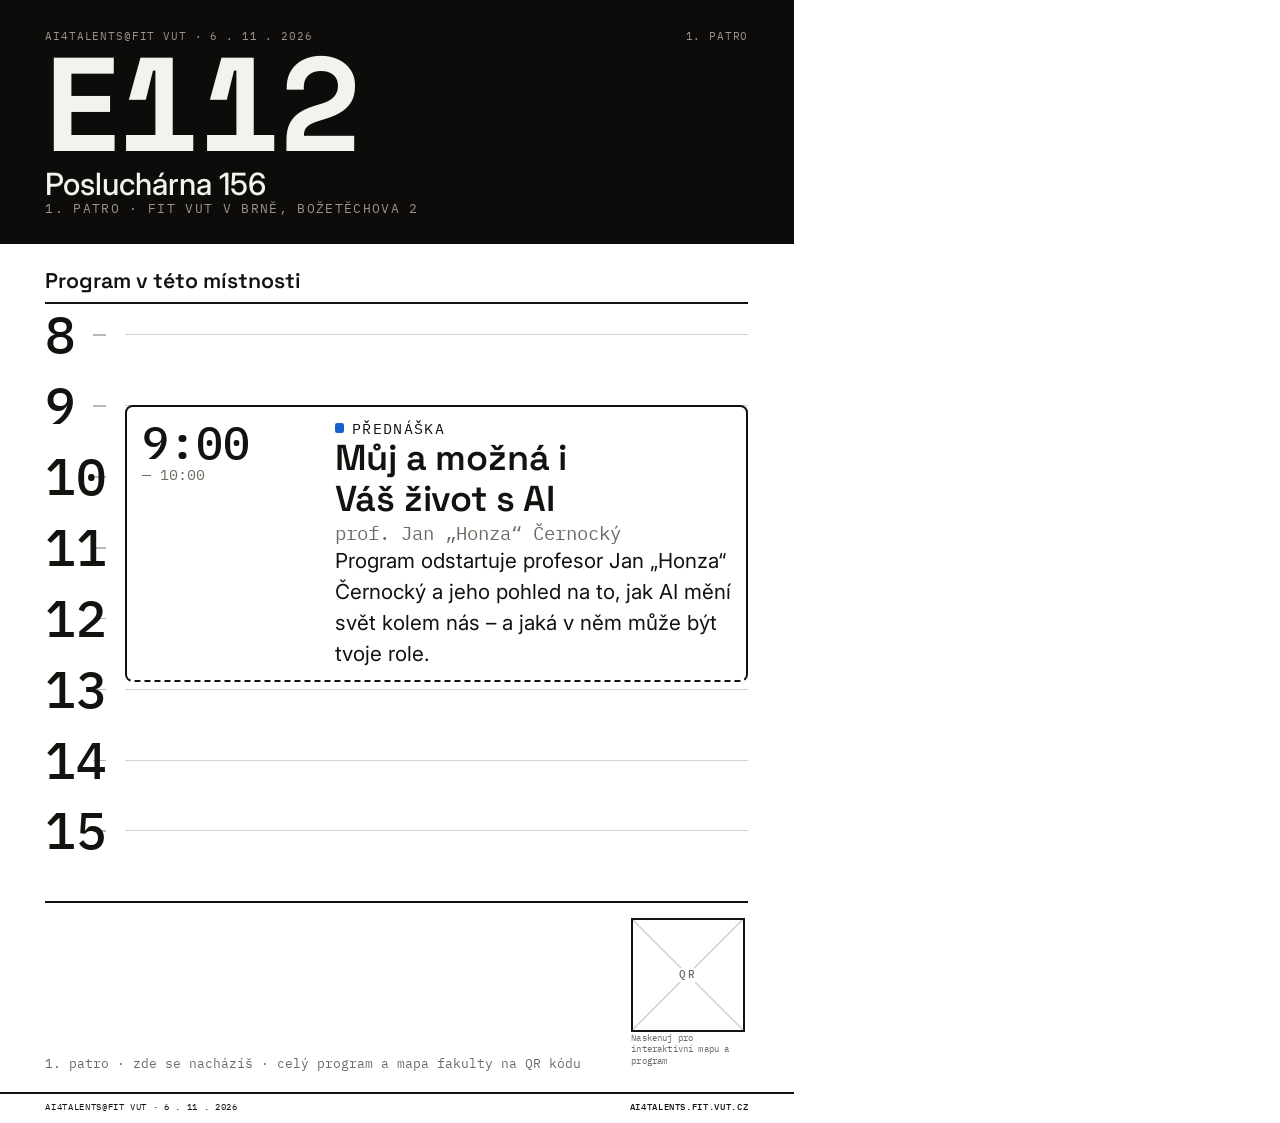
==== print/door.html @ 60e9061f "AI4Talents@FIT VUT — static site: programme app, map, print pages, route editor Pátek 6. 11. 2026 · " ====
<!DOCTYPE html>
<html lang="cs">
<head>
  <meta charset="utf-8">
  <title>AI4Talents — plakát na dveře</title>
  <!-- Print mode guard: must be set BEFORE map.js loads (inline script). -->
  <script>window.AI4T_PRINT_MODE = true;</script>
  <link rel="preconnect" href="https://fonts.googleapis.com">
  <link rel="preconnect" href="https://fonts.gstatic.com" crossorigin>
  <link rel="stylesheet" href="https://fonts.googleapis.com/css2?family=Space+Grotesk:wght@500;600;700&amp;family=Inter:wght@400;500;600&amp;family=IBM+Plex+Mono:wght@400;500&amp;display=swap">
  <link rel="stylesheet" href="../assets/css/print.css">
  <style>
    /* A4 portrait — exact sheet, for screenshotting at paper size. */
    @page { size: 210mm 297mm; margin: 0; }
    html, body { width: 210mm; height: 297mm; }

    .page-door { padding: 0; }

    /* --- header band: room code HUGE (design kept from v1 — user likes it) --- */
    .door-head { padding: 8mm 12mm 7mm; flex: none; }
    .dh-top {
      display: flex; justify-content: space-between; align-items: baseline;
      font-family: var(--font-mono); font-size: 8pt; letter-spacing: 0.08em;
      text-transform: uppercase; color: var(--muted-on-dark);
    }
    .dh-top .dot { color: var(--magenta); }
    .dh-code {
      font-family: var(--font-display); font-weight: 700;
      font-size: 100pt; line-height: 0.92; letter-spacing: -0.015em;
      font-variant-numeric: tabular-nums;
      margin: 2mm 0 2mm;
    }
    .dh-name { font-family: var(--font-body); font-weight: 500; font-size: 23pt; line-height: 1.1; }
    .dh-floor {
      margin-top: 1.5mm; font-family: var(--font-mono); font-size: 10pt;
      letter-spacing: 0.1em; text-transform: uppercase; color: var(--muted-on-dark);
    }

    /* --- programme: hour rail on the left, events sit at their time spot --- */
    .door-main { flex: 1; display: flex; flex-direction: column; padding: 6mm 12mm 5mm; min-height: 0; }
    .door-h {
      font-family: var(--font-display); font-weight: 600; font-size: 16pt;
      padding-bottom: 2mm; border-bottom: 2px solid var(--ink); flex: none;
    }
    .door-tl { flex: 1 1 auto; min-height: 0; display: flex; gap: 5mm;
               padding-top: 8mm; position: relative; }

    /* hour rail: 8 hour bands (8:00–16:00), number centered per band.
       Numbers are sized by JS to fill the band — readable from a distance. */
    .tl-rail { flex: none; width: 16mm; display: flex; flex-direction: column; }
    .tl-band { flex: 1; position: relative; display: flex; align-items: flex-start; justify-content: flex-start; }
    .tl-band::before { /* hour tick inside the rail — ties digit to line */
      content: ''; position: absolute; top: 0; right: 0; width: 3.5mm; height: 1.5px;
      background: rgba(20, 18, 15, 0.3);
    }
    .tl-num {
      font-family: var(--font-mono); font-weight: 500; line-height: 1;
      color: var(--ink); font-variant-numeric: tabular-nums;
      transform: translateY(-50%); /* every digit sits ON its hour line */
    }

    /* event canvas: hour hairlines + absolutely positioned blocks.
       A block's top edge = its start time (8:00 = top, 16:00 = bottom).
       Blocks pushed off their line get a leader line in the rail gutter. */
    .tl-canvas { flex: 1 1 auto; min-width: 0; position: relative; }
    .tl-h { position: absolute; left: 0; right: 0; height: 1px; background: rgba(20, 18, 15, 0.18); }
    .tl-lead {
      position: absolute; left: 18.5mm; width: 0; z-index: 2;
      border-left: 2px solid rgba(20, 18, 15, 0.55);
    }
    .tl-lead::before { /* jog onto the rail's hour tick */
      content: ''; position: absolute; left: -5mm; right: -1px; height: 2px;
      background: rgba(20, 18, 15, 0.55);
    }
    .tl-lead::after { /* jog toward the block's top edge */
      content: ''; position: absolute; left: -1px; width: 1.9mm; height: 2px;
      background: rgba(20, 18, 15, 0.55);
    }
    .tl-lead--down::before { top: -1px; }
    .tl-lead--up::before { bottom: -1px; }
    .tl-lead--down::after { bottom: -1px; }
    .tl-lead--up::after { top: -1px; }
    .tl-zone {
      position: absolute; left: 0; right: 0; background: #f0efec;
      padding: 3mm 4mm 3mm;
    }
    .ev {
      position: absolute; left: 0; right: 0; background: #fff;
      border: 2px solid var(--ink); border-bottom-style: dashed; border-radius: 2mm;
      padding: 3mm 4mm; display: grid; grid-template-columns: 28mm 1fr; column-gap: 5mm;
      box-sizing: border-box;
    }
    .tl-zone .ev { position: static; border: 0; padding: 0; background: transparent; display: block; }
    .door-empty { font-size: 13pt; color: var(--ink-soft); padding-top: 4mm; }

    /* single-event rooms: poster-scale type inside the (one) block */
    .tl-canvas--single .ev { grid-template-columns: 44mm 1fr; column-gap: 7mm; }
    .tl-canvas--single .ev-start { font-size: 34pt; }
    .tl-canvas--single .ev-title { font-size: 27pt; line-height: 1.15; }
    .tl-canvas--single .ev-desc { font-size: 15.5pt; line-height: 1.5; }
    .tl-canvas--single .ev-meta { font-size: 14pt; }
    .tl-canvas--single .ev-kick { font-size: 11pt; }
    .tl-canvas--single .ev-bring { font-size: 13pt; }

    .ev-start { font-size: 21pt; font-weight: 500; }
    .ev-end { font-size: 11pt; color: var(--ink-soft); margin-top: 0.6mm; }
    .ev-kick { font-size: 8pt; display: flex; align-items: center; gap: 2mm; }
    .ev-kick::before { /* type-colored square dot, like the site timetable */
      content: ''; width: 2.6mm; height: 2.6mm; border-radius: 0.6mm; flex: none;
    }
    .ev--lecture .ev-kick::before { background: var(--blue); }
    .ev--workshop .ev-kick::before { background: var(--magenta-deep); }
    .ev--zone .ev-kick::before, .ev--milestone .ev-kick::before { background: var(--ink-soft); }
    .ev-title { font-size: 19pt; line-height: 1.08; margin-top: 1.2mm; text-wrap: balance; }
    .ev-meta { font-family: var(--font-mono); font-size: 11pt; color: var(--ink-soft); margin-top: 1.2mm; }
    .ev-desc { font-size: 12.5pt; line-height: 1.42; margin-top: 1.8mm; }
    .ev-bring { font-size: 10.5pt; line-height: 1.3; margin-top: 1.6mm; }

    /* --- bottom row: where-you-are line + QR flush corner (NO map) --- */
    .door-bottom {
      flex: none; display: flex; align-items: flex-end; gap: 6mm;
      padding-top: 4mm; margin-top: auto; border-top: 2px solid var(--ink);
    }
    .door-where {
      flex: 1; font-family: var(--font-mono); font-size: 10pt;
      color: var(--ink-soft); line-height: 1.45; padding-top: 2.5mm;
    }
    .door-qr {
      flex: none; width: 31mm; display: flex; flex-direction: column;
      justify-content: flex-end; align-items: flex-start;
    }
    .door-qr .qr-cap { max-width: 31mm; margin-bottom: 1.6mm; }

    .pfooter { padding: 1.8mm 12mm 2.6mm; }
    .pfooter:first-letter { letter-spacing: 0; }

    /* unknown room fallback */
    .door-unknown { padding: 20mm 12mm; }
    .door-unknown h2 { font-family: var(--font-display); font-size: 34pt; font-weight: 700; }
    .door-unknown p { margin-top: 6mm; font-size: 14pt; max-width: 120mm; line-height: 1.45; }
  </style>
</head>
<body class="pp page-door">
  <div id="poster" class="pp-root"></div>

  <script src="../assets/js/data.js" defer></script>
  <script src="../assets/js/routing.js" defer></script>
  <script src="../assets/js/map.js" defer></script>
  <script src="../assets/js/print.js" defer></script>
  <script>
    // Door poster boot — runs after the deferred libraries (DOMContentLoaded
    // fires after deferred scripts). Parametric: print/door.html?room=E112
    window.addEventListener('DOMContentLoaded', function () {
      var P = window.AI4TPrint;
      var root = document.getElementById('poster');
      if (!P) { root.textContent = 'Chybí data (AI4TPrint).'; return; }

      // Timeline day: 8:00–16:00 (the event runs 8:30–16:00).
      var DAY0 = 8 * 60, DAY1 = 16 * 60;
      var toMin = function (t) {
        var m = /^(\d{1,2}):(\d{2})$/.exec(String(t || ''));
        return m ? (+m[1]) * 60 + (+m[2]) : DAY0;
      };
      var frac = function (t) {
        return Math.max(0, Math.min(0.985, (toMin(t) - DAY0) / (DAY1 - DAY0)));
      };
      var spanMin = function (ev) { return toMin(ev.end) - toMin(ev.start); };
      var endFrac = function (t) { // zone bands may reach the 16:00 rule exactly
        return Math.max(0, Math.min(1, (toMin(t) - DAY0) / (DAY1 - DAY0)));
      };

      var params = new URLSearchParams(location.search);
      var roomId = (params.get('room') || 'E112').trim();
      var info = P.findRoom(roomId);
      var meta = (window.AI4T_DATA.events && window.AI4T_DATA.events.meta) || {};

      if (!info) {
        // Unknown room id — show a fallback sheet, still exactly A4.
        root.innerHTML =
          '<header class="p-head door-head"><div class="dh-top"><span>' +
            P.esc(meta.name || 'AI4Talents@FIT VUT') + ' · ' + P.esc(P.fmtDate(meta.date)) +
            '</span><span class="dot">●</span></div>' +
            '<div class="dh-code">?</div>' +
            '<div class="dh-name">Neznámá místnost</div>' +
            '<div class="dh-floor">' + P.esc(roomId) + '</div></header>' +
          '<div class="door-main door-unknown">' +
            '<h2>Místnost „' + P.esc(roomId) + '“ nebyla nalezena</h2>' +
            '<p>Zkontroluj parametr <span class="mono">?room=</span> v adrese — musí obsahovat ' +
              'číslo místnosti z mapy fakulty, např. <span class="mono">?room=E112</span>.</p>' +
          '</div>' + P.footerStrip();
        return;
      }

      var room = info.room;
      var floorLbl = P.floorLabel(info.floor);
      var evs = P.eventsForRoom(room.id).slice().sort(function (a, b) {
        return toMin(a.start) - toMin(b.start);
      });

      // ---- header band (design kept) ---------------------------------------
      var h =
        '<header class="p-head door-head">' +
          '<div class="dh-top">' +
            '<span>' + P.esc(meta.name || 'AI4Talents@FIT VUT') + ' · ' +
              P.esc(P.fmtDate(meta.date)) + '</span>' +
            '<span>' + P.esc(floorLbl) + '</span>' +
          '</div>' +
          '<h1 class="dh-code">' + P.esc(room.id) + '</h1>' +
          '<p class="dh-name">' + P.esc(room.name) + '</p>' +
          '<p class="dh-floor">' + P.esc(floorLbl) + ' · ' + P.esc(meta.place || 'FIT VUT v Brně') + '</p>' +
        '</header>';

      // ---- programme: hour rail + events at their time-of-day spot ----------
      // Long zones (>2h) become gray background bands; everything else is a
      // framed block whose TOP EDGE sits on its start time. From a distance:
      // rail digit + block height on the door ≈ time of day.
      var single = evs.length === 1;
      h += '<main class="door-main"><h2 class="door-h">Program v této místnosti</h2>' +
        '<div class="door-tl">' +
          '<div class="tl-rail" aria-hidden="true">';
      for (var hr = DAY0 / 60; hr < DAY1 / 60; hr++) {
        h += '<div class="tl-band"><span class="tl-num">' + hr + '</span></div>';
      }
      h += '</div><div class="tl-canvas' + (single ? ' tl-canvas--single' : '') + '">';
      // hour hairlines 8:00–15:00 (16:00 shares the footer rule)
      for (var i = 0; i < 8; i++) {
        h += '<div class="tl-h" style="top:' + (i / 8 * 100) + '%"></div>';
      }
      if (!evs.length) {
        h += '<p class="door-empty">V této místnosti dnes neprobíhá žádný bod programu — ' +
             'celý program najdeš na QR kódu dole.</p>';
      }
      var evHtml = function (ev) {
        return '<div class="ev-time"><span class="ev-start">' + P.esc(ev.start) + '</span>' +
            '<br><span class="ev-end">— ' + P.esc(ev.end) + '</span></div>' +
            '<div>' +
              '<p class="ev-kick kicker">' + P.esc(P.typeKick(ev)) + '</p>' +
              '<h3 class="ev-title">' + P.esc(ev.title) + '</h3>' +
              (ev.speaker || ev.partner
                ? '<p class="ev-meta">' + P.esc(ev.speaker || ev.partner) + '</p>' : '') +
              (ev.desc ? '<p class="ev-desc">' + P.esc(ev.desc) + '</p>' : '') +
              (ev.bring ? '<p class="ev-bring mono">S sebou: ' + P.esc(ev.bring) + '</p>' : '') +
            '</div>';
      };
      evs.forEach(function (ev) {
        var isBand = ev.type === 'zone' && spanMin(ev) > 120;
        if (isBand) {
          h += '<div class="tl-zone" data-top="' + frac(ev.start) + '" data-end="' + endFrac(ev.end) + '">' +
                 '<article class="ev ev--' + P.esc(ev.type) + '">' + evHtml(ev) + '</article>' +
               '</div>';
        } else {
          h += '<article class="ev ev--' + P.esc(ev.type) + '" data-top="' + frac(ev.start) + '">' +
                 evHtml(ev) + '</article>';
        }
      });
      h += '</div></div>';

      // ---- bottom row: where-you-are line + QR flush corner (NO map —
      // the person at the door knows where they are; the full programme
      // gets the space instead) -------------------------------------------
      h += '<div class="door-bottom">' +
        '<p class="door-where">' + P.esc(floorLbl) + ' · zde se nacházíš · ' +
          'celý program a mapa fakulty na QR kódu</p>' +
        '<div class="door-qr">' + P.qrBlock(30, 'Naskenuj pro interaktivní mapu a program') + '</div>' +
      '</div></main>';

      h += P.footerStrip();

      root.innerHTML = h;
      document.title = 'AI4Talents — dveře ' + room.id;

      // ---- layout pass (needs real font metrics) ---------------------------
      // 1. Rail numbers sized dynamically to the hour-band height.
      // 2. Blocks anchored at start time; pushed down to clear earlier ones.
      // 3. If the last block would cross the footer rule, shrink typography
      //    in steps (long descriptions) and, as a last resort, pull blocks up.
      var layout = function () {
        var tl = root.querySelector('.door-tl');
        var canvas = root.querySelector('.tl-canvas');
        if (!tl || !canvas) return;
        var H = canvas.clientHeight;

        // 1. dynamic hour numbers — fill ~72% of an hour band's cap height
        var nums = root.querySelectorAll('.tl-num');
        var bandH = H / 8;
        var fs = Math.max(13, Math.min(bandH * 0.72, 64));
        for (var n = 0; n < nums.length; n++) nums[n].style.fontSize = fs.toFixed(1) + 'px';

        // 2. blocks: anchor at nominal time, push past previous bottom
        var blocks = [];
        var arts = canvas.querySelectorAll('article.ev');
        for (var a = 0; a < arts.length; a++) {
          var el = arts[a];
          if (el.parentElement.classList.contains('tl-zone')) continue; // band text
          blocks.push({ el: el, frac: +el.getAttribute('data-top') });
        }
        if (!blocks.length) { sizeZones(); return; }
        blocks.sort(function (x, y) { return x.frac - y.frac; });

        var SELS = ['.ev-start', '.ev-end', '.ev-title', '.ev-meta', '.ev-desc', '.ev-bring', '.ev-kick'];
        blocks.forEach(function (b) {
          SELS.forEach(function (s) {
            var el = b.el.querySelector(s);
            if (el && !el.getAttribute('data-base')) {
              el.setAttribute('data-base', parseFloat(getComputedStyle(el).fontSize));
            }
          });
        });

        var GAP = 3.78 * 4; // 4mm
        var SC = [1, 0.95, 0.9, 0.85, 0.8, 0.75, 0.7, 0.65, 0.6, 0.55];
        var ok = false;
        for (var s = 0; s < SC.length && !ok; s++) {
          blocks.forEach(function (b) {
            SELS.forEach(function (sel) {
              var el = b.el.querySelector(sel);
              if (el) el.style.fontSize = (+el.getAttribute('data-base') * SC[s]).toFixed(1) + 'px';
            });
          });
          var prevBottom = 0;
          blocks.forEach(function (b) {
            var top = Math.max(b.frac * H, prevBottom + GAP);
            b.el.style.top = top.toFixed(1) + 'px';
            prevBottom = top + b.el.offsetHeight;
          });
          ok = prevBottom <= H - 2;
        }
        // 3. last resort: pull blocks up so nothing crosses the footer rule
        if (!ok) {
          var limit = H - 10;
          for (var k = blocks.length - 1; k >= 0; k--) {
            var b = blocks[k], bh = b.el.offsetHeight;
            var bottom = Math.min(b.el.offsetTop + bh, limit);
            var top = Math.max(0, bottom - bh);
            b.el.style.top = top.toFixed(1) + 'px';
            limit = top - GAP;
          }
        }
        sizeZones();
        drawLeads();
      };

      // leader lines: when a block sits off its start-time line (pushed by a
      // tall neighbour or pulled up to fit), connect the hour line to the
      // block's top edge through the rail gutter — the time stays readable.
      var drawLeads = function () {
        var tl = root.querySelector('.door-tl');
        var canvas = root.querySelector('.tl-canvas');
        if (!tl || !canvas) return;
        root.querySelectorAll('.tl-lead').forEach(function (l) { l.remove(); });
        var arts = canvas.querySelectorAll('article.ev:not(.tl-zone .ev)');
        for (var a = 0; a < arts.length; a++) {
          var el = arts[a];
          var nominal = (+el.getAttribute('data-top')) * canvas.clientHeight;
          var actual = el.offsetTop;
          if (Math.abs(actual - nominal) < 8) continue; // on its line — no lead
          var lead = document.createElement('div');
          lead.className = 'tl-lead ' + (actual > nominal ? 'tl-lead--down' : 'tl-lead--up');
          var top = Math.min(nominal, actual), bot = Math.max(nominal, actual);
          // leads live in .door-tl (relative) — offset by the canvas position
          lead.style.top = (canvas.offsetTop + top).toFixed(1) + 'px';
          lead.style.height = Math.max(0, bot - top).toFixed(1) + 'px';
          tl.appendChild(lead);
        }
      };

      // gray bands span their nominal time span, extended to cover the
      // blocks sitting on top of them (a pushed block may end past the band)
      var sizeZones = function () {
        var canvas = root.querySelector('.tl-canvas');
        if (!canvas) return;
        var H = canvas.clientHeight;
        var placed = canvas.querySelectorAll('article.ev:not(.tl-zone .ev)');
        root.querySelectorAll('.tl-zone').forEach(function (z) {
          var zTop = +z.getAttribute('data-top') * H;
          var zEnd = +z.getAttribute('data-end') * H;
          for (var p = 0; p < placed.length; p++) {
            var el = placed[p], f = +el.getAttribute('data-top');
            if (f >= +z.getAttribute('data-top') && f < +z.getAttribute('data-end')) {
              zEnd = Math.max(zEnd, el.offsetTop + el.offsetHeight + 15);
            }
          }
          z.style.top = zTop.toFixed(1) + 'px';
          // 16:00 = day end: the band may butt against the footer rule
          z.style.height = Math.max(30, Math.min(H, zEnd) - zTop).toFixed(1) + 'px';
        });
      };

      // Fonts load late (screenshot timing / cold cache): layout must re-run
      // once real font metrics are in, or blocks pin to stale measurements.
      // Re-run several times — each pass recomputes from scratch.
      if (document.fonts && document.fonts.ready) {
        document.fonts.ready.then(layout);
      }
      [400, 900, 1600, 2600].forEach(function (ms) { setTimeout(layout, ms); });
      window.addEventListener('load', layout);
    });
  </script>
</body>
</html>
---- assets/css/print.css ----
/* ==========================================================================
   AI4Talents@FIT VUT — print.css (SPEC 4, first half: door / handout / A3)
   Shared styles for the standalone print pages in /print. Pages are opened
   at EXACT paper sizes (mm) for screenshotting — no scrolling, no responsive
   reflow. Same design tokens as main.css; flat light only, no gradients.
   Page-specific layout lives in each page's own <style> block; this file
   holds tokens, base, and the shared components (header band, footer strip,
   QR slot, chips, event rows, static mini-map SVG classes).
   Comments in English, user-facing copy is Czech (from data/events.json).
   ========================================================================== */

/* --------------------------------------------------------------------------
   1. Tokens (mirrors main.css)
   -------------------------------------------------------------------------- */
:root {
  --ground: #f6f5f1;
  --ground-dark: #0d0c0b;
  --panel-dark: #17161a;
  --paper: #ffffff;

  --ink: #14120f;
  --ink-soft: #6f6b64;
  --ink-on-dark: #f4f2ec;
  --muted-on-dark: #9a948a;

  --blue: #1761cc;
  --blue-bright: #1987ef;
  --magenta: #ff2fd6;
  --magenta-deep: #c21f9f;
  --yellow: #ffff7f;

  --fill-lecture: #dbe7fa;
  --fill-lab: #d4eefb;
  --fill-office: #fff3c4;
  --fill-circ: #ececec;
  --fill-stairs: #dcdcdc;
  --fill-building: #e8eaea;

  --hairline: #d8d5cf;
  --edge-dark: #2c2424;

  --font-display: 'Space Grotesk', 'Arial Narrow', system-ui, sans-serif;
  --font-body: 'Inter', system-ui, -apple-system, 'Segoe UI', sans-serif;
  --font-mono: 'IBM Plex Mono', 'SFMono-Regular', Consolas, monospace;
}

/* --------------------------------------------------------------------------
   2. Base — every print page is exactly one paper sheet
   -------------------------------------------------------------------------- */
* ,
*::before,
*::after { box-sizing: border-box; }

html, body { margin: 0; padding: 0; }

body.pp {
  display: flex;
  flex-direction: column;
  background: var(--paper);
  color: var(--ink);
  font-family: var(--font-body);
  font-size: 12pt;
  line-height: 1.3;
  overflow: hidden;                 /* hard guarantee: never scroll */
  -webkit-print-color-adjust: exact;
  print-color-adjust: exact;
  text-rendering: optimizeLegibility;
  -webkit-font-smoothing: antialiased;
}

/* Root wrapper filled by the page boot script: stretches to the full sheet
   so flex:1 sections and margin-top:auto rows pin to the sheet edges. */
body.pp > .pp-root {
  flex: 1;
  min-height: 0;
  display: flex;
  flex-direction: column;
}

.pp h1, .pp h2, .pp h3, .pp h4, .pp p { margin: 0; }

/* Mono helper — every time / room code / label uses it (design spine). */
.mono {
  font-family: var(--font-mono);
  font-variant-numeric: tabular-nums;
}

/* Uppercase micro label (kicker / chip / legend). Never below 6pt in print. */
.kicker {
  font-family: var(--font-mono);
  text-transform: uppercase;
  letter-spacing: 0.09em;
  font-variant-numeric: tabular-nums;
}

/* --------------------------------------------------------------------------
   3. Shared components
   -------------------------------------------------------------------------- */

/* --- dark header band (door / A3 / handout) --- */
.pp .p-head {
  background: var(--ground-dark);
  color: var(--ink-on-dark);
}
.pp .p-head .sub { color: var(--muted-on-dark); }
.pp .p-head .dot { color: var(--magenta); } /* pin-prick accent on dark */

/* Wordmark — "4" in Dny AI blue, like the site topbar. */
.wordmark {
  font-family: var(--font-display);
  font-weight: 700;
  letter-spacing: -0.01em;
  color: var(--ink-on-dark);
}
.wordmark .wm-4 { color: var(--blue-bright); }

/* --- room code chip (mono, hairline border) --- */
.room-chip {
  display: inline-block;
  font-family: var(--font-mono);
  font-variant-numeric: tabular-nums;
  font-weight: 500;
  border: 1.5px solid var(--ink);
  border-radius: 3px;
  padding: 0 0.32em;
  line-height: 1.55;
  white-space: nowrap;
}
.room-chip--dark { border-color: var(--ink-on-dark); color: var(--ink-on-dark); }

/* --- footer strip: 2px ink top border, mono 7pt, left + right --- */
.pfooter {
  border-top: 2px solid var(--ink);
  display: flex;
  justify-content: space-between;
  align-items: baseline;
  gap: 6mm;
  font-family: var(--font-mono);
  font-size: 7pt;
  letter-spacing: 0.07em;
  text-transform: uppercase;
  color: var(--ink);
  flex: none;
}
.pfooter .pf-url { font-weight: 500; }

/* --- QR placeholder slot -----------------------------------------------
   Square frame, 2px ink border, subtle diagonal cross + mono "QR" caption
   inside. The real QR code is pasted over it later (print studio workflow).
   Size is set per page via inline style / utility class (width = height). */
.qr-slot {
  position: relative;
  width: 30mm;
  height: 30mm;                     /* default A4 size; pages override */
  border: 2px solid var(--ink);
  background: var(--paper);
  flex: none;
}
.qr-slot svg {
  position: absolute;
  inset: 0;
  width: 100%;
  height: 100%;
  display: block;
}
.qr-slot .qr-cross { stroke: var(--hairline); stroke-width: 1.5; }
.qr-slot .qr-word {
  position: absolute;
  left: 50%;
  top: 50%;
  transform: translate(-50%, -50%);
  font-family: var(--font-mono);
  font-size: 8pt;
  font-weight: 500;
  letter-spacing: 0.14em;
  color: var(--ink-soft);
  background: var(--paper);        /* knocks out the cross behind the word */
  padding: 0 0.2em;
}
.qr-slot--dark {
  border-color: var(--ink-on-dark);
  background: var(--panel-dark);
}
.qr-slot--dark svg .qr-cross { stroke: var(--edge-dark); }
.qr-slot--dark .qr-word { color: var(--muted-on-dark); background: var(--panel-dark); }

/* Caption under a QR slot. */
.qr-cap {
  margin-top: 1.6mm;
  font-family: var(--font-mono);
  font-size: 6.5pt;
  line-height: 1.35;
  letter-spacing: 0.02em;
  color: var(--ink-soft);
  max-width: 34mm;
}

/* --- map block: framed white canvas for the static mini-map SVG ---
   The svg is absolutely positioned so its intrinsic viewBox aspect can
   NEVER inflate a parent's flex basis (that made the door-poster programme
   section shrink on busy rooms like C228). The box itself is sized by the
   page layout; the svg then fills it 1:1 (viewBox pre-expanded to the
   measured box aspect in print.js). */
.mapbox {
  position: relative;
  border: 1.5px solid var(--ink);
  border-radius: 4px;
  background: var(--paper);
  overflow: hidden;
  flex: none;
}
.mapbox svg {
  position: absolute;
  inset: 0;
  display: block;
  width: 100%;
  height: 100%;
}
.map-cap {
  font-family: var(--font-mono);
  font-size: 6.5pt;
  letter-spacing: 0.08em;
  text-transform: uppercase;
  color: var(--ink-soft);
  margin-top: 1.4mm;
}

/* --------------------------------------------------------------------------
   4. Static mini-map SVG classes (rendered by assets/js/print.js miniMap)
   PRINT V2: same decluttered style as the app v2 map — neutral white rooms
   with hairline ink strokes, event rooms blue-tinted with bold mono labels,
   subject room yellow. NO type colors, no letters, no pins.
   Strokes use vector-effect: non-scaling-stroke (set per-shape in print.js)
   so widths below are true print pixels.
   -------------------------------------------------------------------------- */
.pm-svg { background: var(--paper); display: block; }

/* building base (app v2: light gray so white rooms read as rooms) */
.pm-svg .pm-building {
  fill: var(--fill-building);
  stroke: var(--ink);
  stroke-width: 1.5px;
}

/* neutral rooms: white fill, hairline ink */
.pm-svg .pm-room {
  fill: #ffffff;
  stroke: var(--ink);
  stroke-width: 1.2px;
}

/* event rooms: blue tint + 2px ink stroke */
.pm-svg .pm-room--ev {
  fill: var(--fill-lecture);
  stroke: var(--ink);
  stroke-width: 2px;
}

/* subject room (the page's room): yellow + 3px stroke */
.pm-svg .pm-room--subj {
  fill: var(--yellow);
  stroke: var(--ink);
  stroke-width: 3px;
}

/* bold mono room-code labels — event rooms only (app v2 rule) */
.pm-svg .pm-evlabel {
  font-family: var(--font-mono);
  font-weight: 700;
  fill: var(--ink);
  stroke: var(--paper);
  stroke-width: 3px;
  paint-order: stroke;
  text-anchor: middle;
  dominant-baseline: central;
  pointer-events: none;
}

/* YOU-ARE-HERE crosshair on the subject room (door posters) */
.pm-svg .pm-xh-line { stroke: var(--blue); stroke-width: 1.6px; }
.pm-svg .pm-xh-ring { fill: none; stroke: var(--blue); stroke-width: 1.6px; }
.pm-svg .pm-xh-dot  { fill: var(--blue); stroke: var(--paper); stroke-width: 1.6px; }

/* --------------------------------------------------------------------------
   5. Shared event row fragments (sized per page from the page styles)
   -------------------------------------------------------------------------- */
.ev { display: grid; grid-template-columns: auto 1fr; column-gap: 5mm; }
.ev-time {
  font-family: var(--font-mono);
  font-variant-numeric: tabular-nums;
  white-space: nowrap;
  line-height: 1.05;
}
.ev-title {
  font-family: var(--font-display);
  font-weight: 600;
  letter-spacing: -0.005em;
}
.ev-desc { color: var(--ink); }
.ev-bring {
  font-family: var(--font-mono);
  color: var(--blue);
}

/* Multi-line clamp helper for condensed descriptions (Chrome print pages). */
.clamp {
  display: -webkit-box;
  -webkit-box-orient: vertical;
  overflow: hidden;
}

/* Hidden until JS builds the page; prevents empty-shell flash on screenshots. */
.pp .js-wait[hidden] { display: none; }
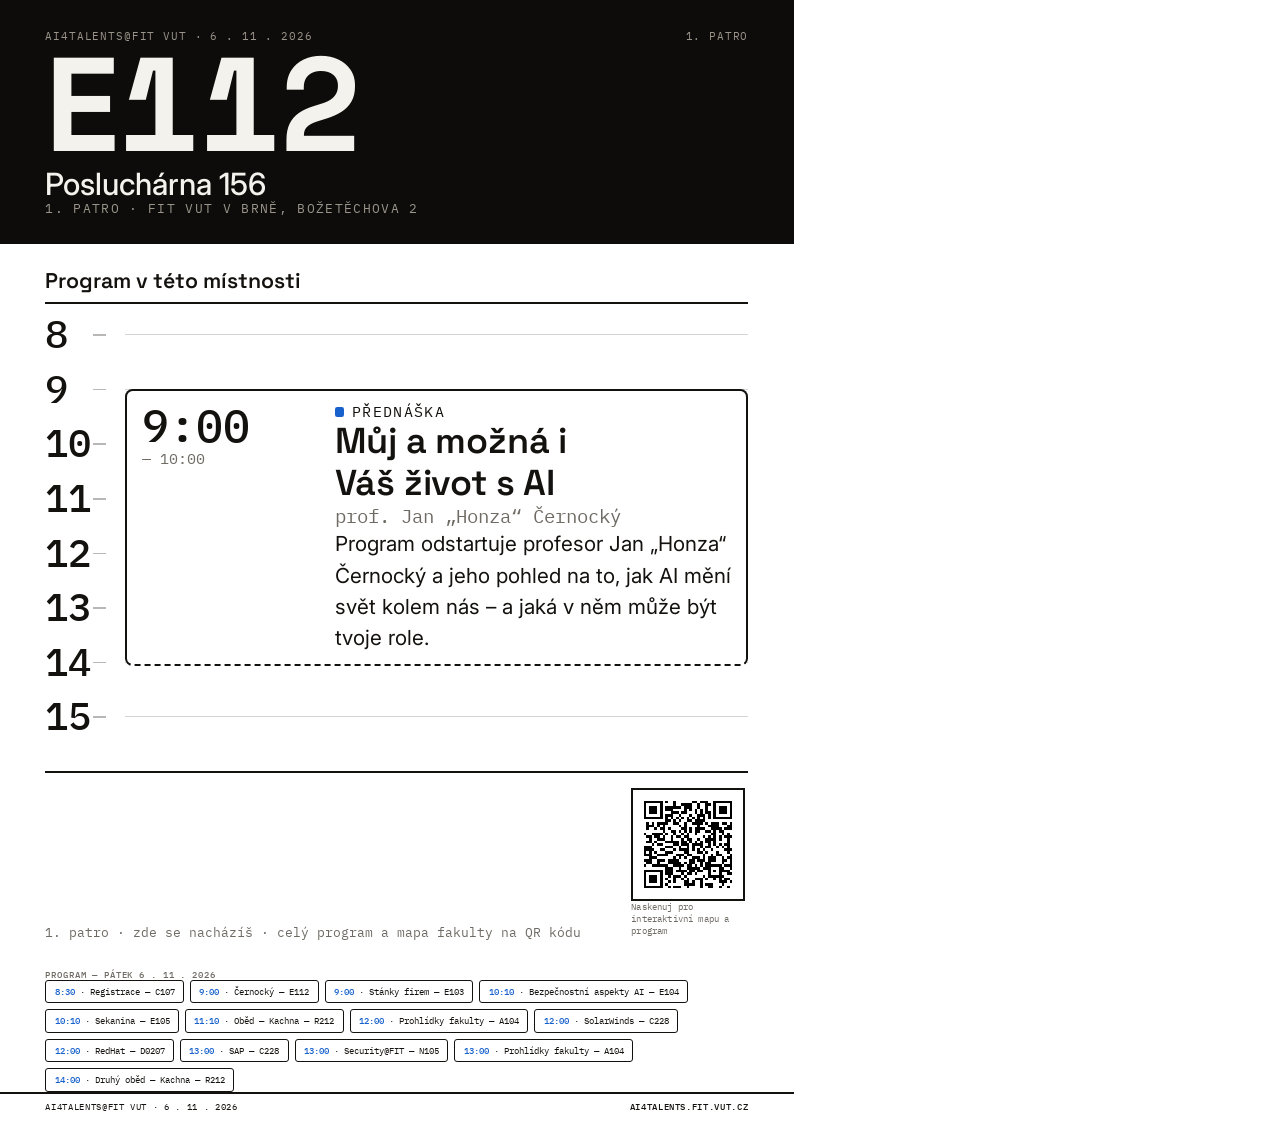
==== commit 0a3d589e: "feat: A3 v5 = wall-scale timeline poster (grid couldn't fit titles — 3 attempts); dynamic grid rooms" ====
--- a/print/door.html
+++ b/print/door.html
@@ -131,6 +131,21 @@
     }
     .door-qr .qr-cap { max-width: 31mm; margin-bottom: 1.6mm; }
 
+    /* day-programme chips — fills the strip below the 15:00 line */
+    .door-chips { flex: none; padding: 2mm 12mm 0; }
+    .door-chips-label {
+      font-family: var(--font-mono); font-size: 6.5pt; font-weight: 500;
+      letter-spacing: .1em; text-transform: uppercase; color: var(--ink-soft);
+      margin-bottom: 1.5mm;
+    }
+    .door-chip-row { display: flex; flex-wrap: wrap; gap: 1.6mm; }
+    .door-chip {
+      font-family: var(--font-mono); font-size: 7pt; line-height: 1;
+      background: var(--paper); border: 1px solid var(--ink); border-radius: 3px;
+      padding: 1.6mm 2.2mm; white-space: nowrap;
+    }
+    .door-chip b { color: var(--blue); font-weight: 500; }
+
     .pfooter { padding: 1.8mm 12mm 2.6mm; }
     .pfooter:first-letter { letter-spacing: 0; }
 
@@ -264,10 +279,37 @@
         '<div class="door-qr">' + P.qrBlock(30, 'Naskenuj pro interaktivní mapu a program') + '</div>' +
       '</div></main>';
 
+      h += '<section class="door-chips" aria-label="Program dne">' +
+        '<p class="door-chips-label">Program — pátek ' + P.esc(P.fmtDate(meta.date)) + '</p>' +
+        '<div class="door-chip-row" id="chips"></div>' +
+      '</section>';
+
       h += P.footerStrip();
 
       root.innerHTML = h;
       document.title = 'AI4Talents — dveře ' + room.id;
+
+      // short day-overview chips (same device as the stand posters)
+      var SHORT_TITLE = {
+        'registrace': 'Registrace',
+        'nabidka-stanky': 'Stánky firem',
+        'prohlidky-1': 'Prohlídky fakulty',
+        'prohlidky-2': 'Prohlídky fakulty',
+        'kachna-obed-1': 'Oběd — Kachna',
+        'kachna-obed-2': 'Druhý oběd — Kachna'
+      };
+      function chipWho(ev) {
+        if (ev.partner) return ev.partner;
+        if (ev.speaker) {
+          var words = String(ev.speaker).replace(/[„"«»]/g, ' ').trim().split(/\s+/);
+          return words[words.length - 1];
+        }
+        return SHORT_TITLE[ev.id] || ev.title;
+      }
+      document.getElementById('chips').innerHTML = P.allEvents().map(function (ev) {
+        return '<span class="door-chip"><b>' + P.esc(ev.start) + '</b> · ' +
+          P.esc(chipWho(ev)) + ' — ' + P.esc(ev.room) + '</span>';
+      }).join('');
 
       // ---- layout pass (needs real font metrics) ---------------------------
       // 1. Rail numbers sized dynamically to the hour-band height.
--- a/assets/css/print.css
+++ b/assets/css/print.css
@@ -144,10 +144,10 @@
 }
 .pfooter .pf-url { font-weight: 500; }
 
-/* --- QR placeholder slot -----------------------------------------------
-   Square frame, 2px ink border, subtle diagonal cross + mono "QR" caption
-   inside. The real QR code is pasted over it later (print studio workflow).
-   Size is set per page via inline style / utility class (width = height). */
+/* --- QR slot ------------------------------------------------------------
+   Real QR code (assets/img/qr.svg → https://siigull.github.io/AI4Talents/)
+   inside the 2px ink frame; the SVG carries its own white background and
+   4-module quiet zone. Size is set per page via inline style (w = h). */
 .qr-slot {
   position: relative;
   width: 30mm;
@@ -156,33 +156,18 @@
   background: var(--paper);
   flex: none;
 }
-.qr-slot svg {
+.qr-slot .qr-img {
   position: absolute;
   inset: 0;
   width: 100%;
   height: 100%;
   display: block;
-}
-.qr-slot .qr-cross { stroke: var(--hairline); stroke-width: 1.5; }
-.qr-slot .qr-word {
-  position: absolute;
-  left: 50%;
-  top: 50%;
-  transform: translate(-50%, -50%);
-  font-family: var(--font-mono);
-  font-size: 8pt;
-  font-weight: 500;
-  letter-spacing: 0.14em;
-  color: var(--ink-soft);
-  background: var(--paper);        /* knocks out the cross behind the word */
-  padding: 0 0.2em;
+  image-rendering: crisp-edges;
 }
 .qr-slot--dark {
   border-color: var(--ink-on-dark);
   background: var(--panel-dark);
 }
-.qr-slot--dark svg .qr-cross { stroke: var(--edge-dark); }
-.qr-slot--dark .qr-word { color: var(--muted-on-dark); background: var(--panel-dark); }
 
 /* Caption under a QR slot. */
 .qr-cap {
@@ -268,8 +253,8 @@
   font-family: var(--font-mono);
   font-weight: 700;
   fill: var(--ink);
-  stroke: var(--paper);
-  stroke-width: 3px;
+  stroke: #fff;               /* halo knocks out wall strokes under the text */
+  stroke-width: 0.22em;       /* proportional: stays readable at any map scale */
   paint-order: stroke;
   text-anchor: middle;
   dominant-baseline: central;
